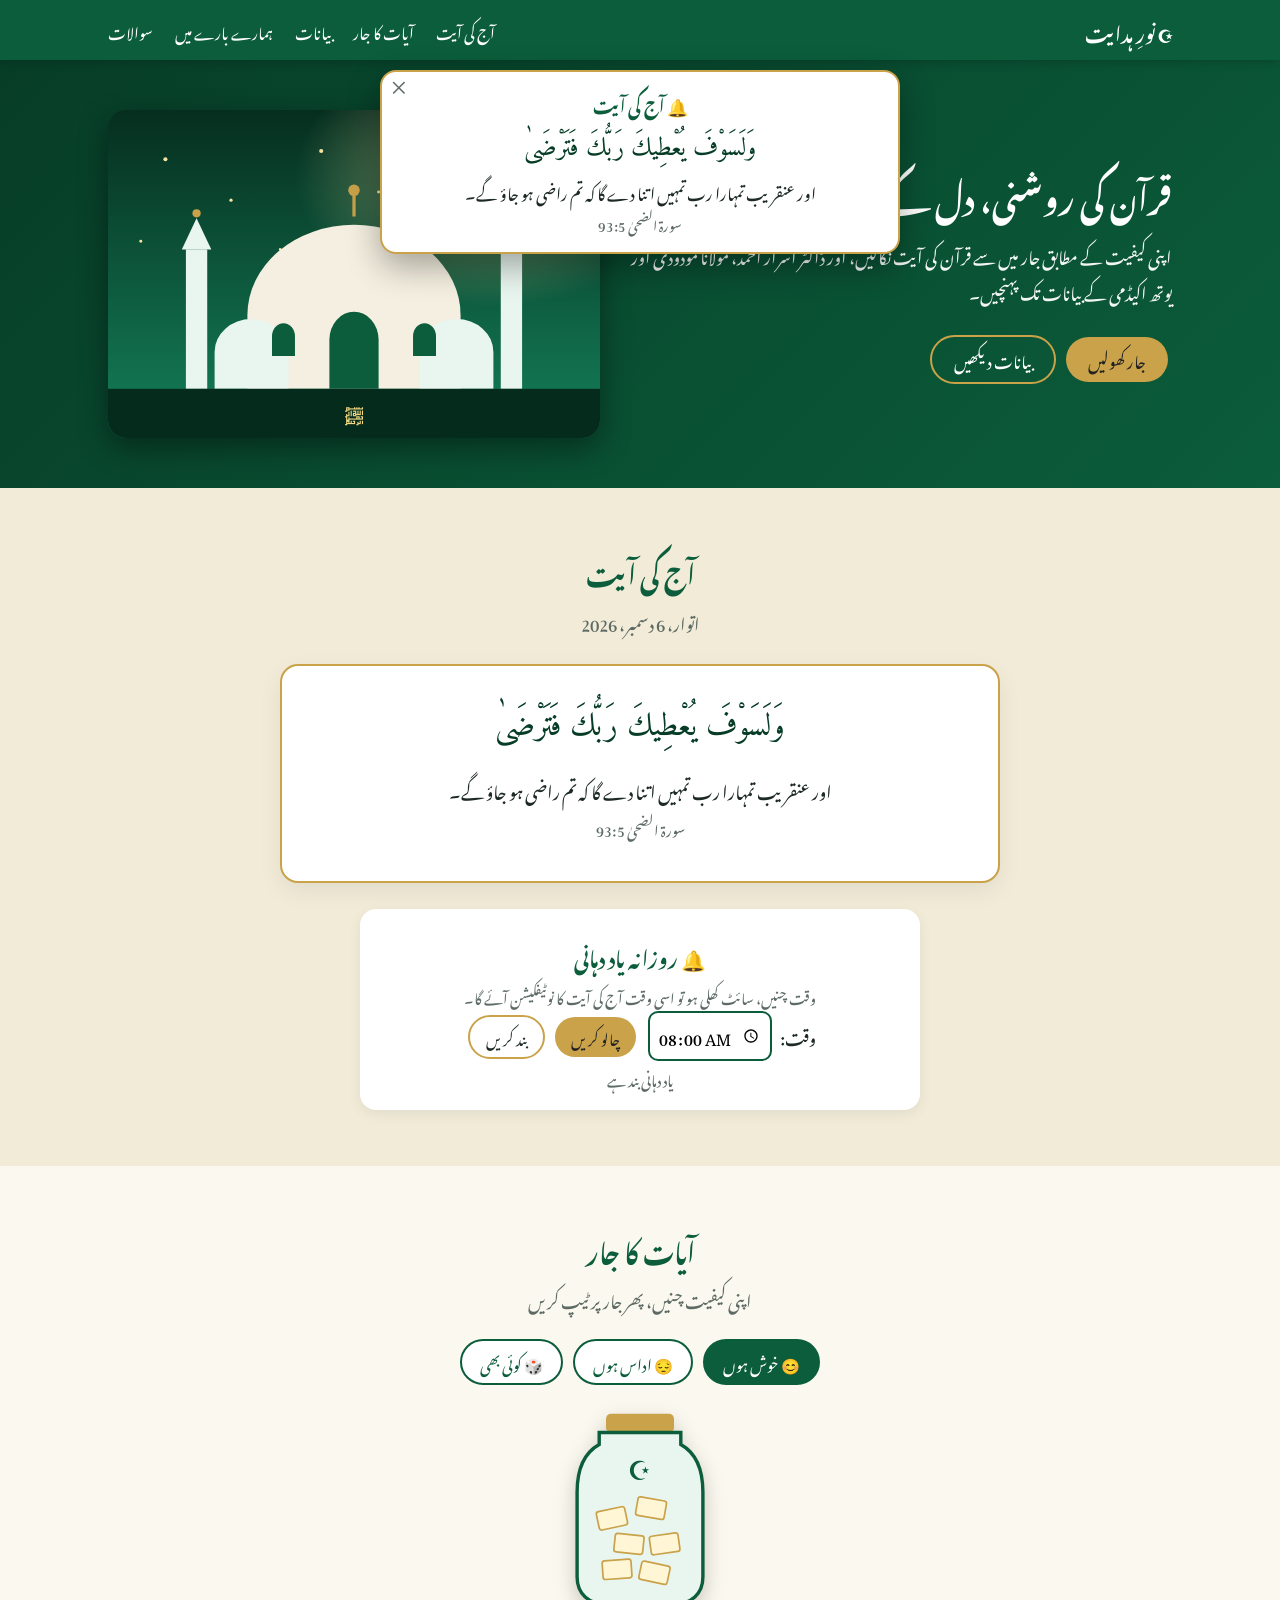
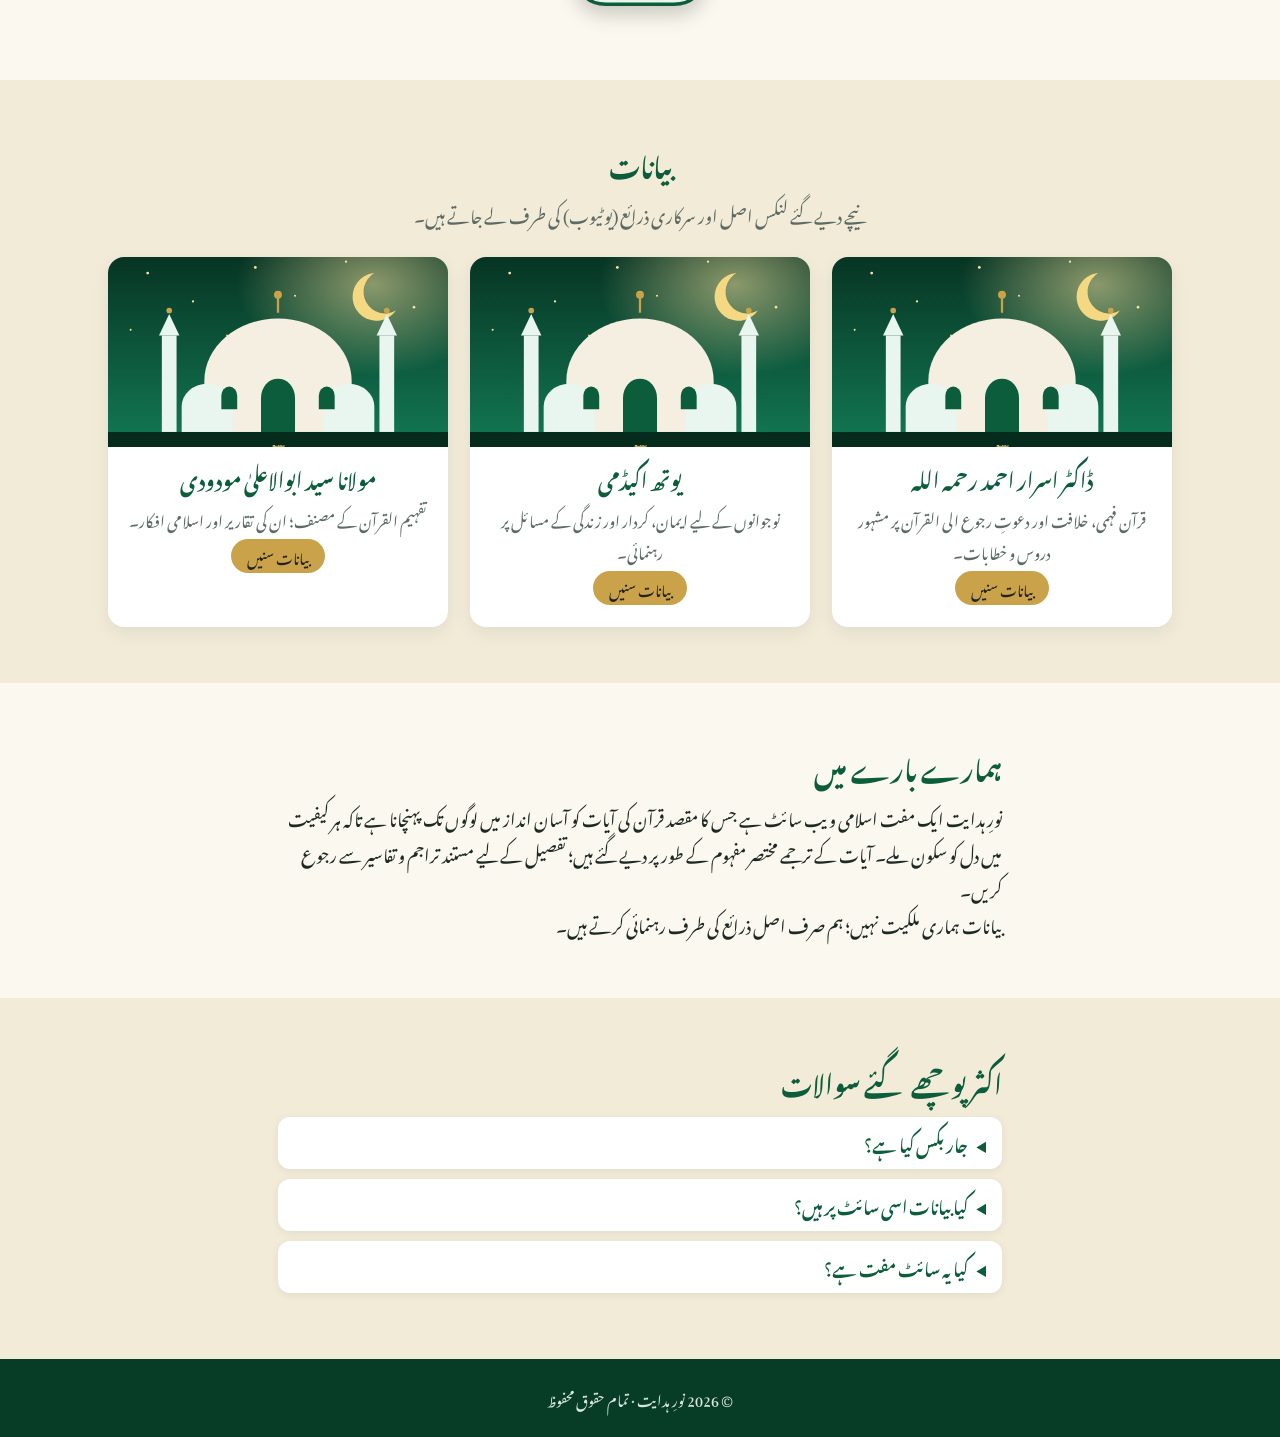
==== index.html @ c794b36b "Add files via upload" ====
<!DOCTYPE html>
<html lang="ur" dir="rtl">
<head>
  <meta charset="UTF-8">
  <meta name="viewport" content="width=device-width, initial-scale=1">

  <!-- ===== SEO: bunyadi ===== -->
  <title>نورِ ہدایت | قرآنی آیات کا جار، ڈاکٹر اسرار احمد اور مولانا مودودی کے بیانات</title>
  <meta name="description" content="نورِ ہدایت: خوشی اور غم کے لیے قرآن کی آیات کا جار بکس، ڈاکٹر اسرار احمد، مولانا مودودی اور یوتھ اکیڈمی کے بیانات تک آسان رسائی۔ مفت اسلامی ویب سائٹ۔">
  <meta name="keywords" content="قرآن کی آیات, خوشی کی آیات, غم کی آیات, ڈاکٹر اسرار احمد بیان, مولانا مودودی, یوتھ اکیڈمی, اسلامی ویب سائٹ, Quran ayat, Dr Israr Ahmed bayan, Maulana Maududi, Islamic website Urdu">
  <meta name="author" content="Zainab Fatima">
  <meta name="robots" content="index, follow, max-image-preview:large">
  <meta name="theme-color" content="#0b5d3b">
  <link rel="canonical" href="https://zainabfatima89.github.io/noor-e-hidayat/">

  <!-- ===== SEO: Open Graph / Twitter (share preview) ===== -->
  <meta property="og:type" content="website">
  <meta property="og:site_name" content="نورِ ہدایت">
  <meta property="og:title" content="نورِ ہدایت | قرآنی آیات کا جار اور اسلامی بیانات">
  <meta property="og:description" content="جار میں سے اپنی کیفیت کے مطابق قرآن کی آیت نکالیں اور مشہور علماء کے بیانات سنیں۔">
  <meta property="og:url" content="https://zainabfatima89.github.io/noor-e-hidayat/">
  <meta property="og:image" content="https://zainabfatima89.github.io/noor-e-hidayat/hero.svg">
  <meta property="og:locale" content="ur_PK">
  <meta name="twitter:card" content="summary_large_image">
  <meta name="twitter:title" content="نورِ ہدایت | قرآنی آیات کا جار">
  <meta name="twitter:description" content="خوشی اور غم کی قرآنی آیات اور اسلامی بیانات۔">

  <link rel="icon" href="favicon.svg" type="image/svg+xml">

  <!-- Fonts -->
  <link rel="preconnect" href="https://fonts.googleapis.com">
  <link rel="preconnect" href="https://fonts.gstatic.com" crossorigin>
  <link href="https://fonts.googleapis.com/css2?family=Amiri:wght@400;700&family=Noto+Nastaliq+Urdu:wght@400;600&display=swap" rel="stylesheet">
  <link rel="stylesheet" href="style.css">

  <!-- ===== SEO: Structured Data (Google ko site samjhane ke liye) ===== -->
  <script type="application/ld+json">
  {
    "@context": "https://schema.org",
    "@type": "WebSite",
    "name": "نورِ ہدایت",
    "url": "https://zainabfatima89.github.io/noor-e-hidayat/",
    "inLanguage": "ur",
    "description": "قرآنی آیات کا جار بکس اور اسلامی بیانات"
  }
  </script>
  <script type="application/ld+json">
  {
    "@context": "https://schema.org",
    "@type": "FAQPage",
    "mainEntity": [
      {"@type": "Question", "name": "جار بکس کیا ہے؟",
       "acceptedAnswer": {"@type": "Answer", "text": "جار بکس میں قرآن کی آیات کی پرچیاں ہیں۔ آپ اپنی کیفیت (خوش یا غمگین) چن کر ایک آیت نکال سکتے ہیں۔"}},
      {"@type": "Question", "name": "کیا بیانات اسی سائٹ پر ہیں؟",
       "acceptedAnswer": {"@type": "Answer", "text": "نہیں، یہ سائٹ صرف سرکاری چینلز اور سرچ لنکس فراہم کرتی ہے تاکہ آپ اصل ذرائع سے سن سکیں۔"}}
    ]
  }
  </script>
</head>

<body>
  <a class="skip" href="#jar">مرکزی مواد پر جائیں</a>

  <!-- Aaj ki ayat ka popup (roz pehli dafa site kholne par) -->
  <div class="daily-banner" id="dailyBanner" role="dialog" aria-label="آج کی آیت" hidden>
    <button class="banner-close" id="bannerClose" aria-label="بند کریں">✕</button>
    <strong>🔔 آج کی آیت</strong>
    <p class="b-ar" id="bAr"></p>
    <p class="b-ur" id="bUr"></p>
    <p class="b-ref" id="bRef"></p>
  </div>

  <header class="site-header">
    <div class="wrap nav">
      <a class="logo" href="#top">☪ نورِ ہدایت</a>
      <button class="menu-btn" aria-label="مینو" aria-expanded="false" id="menuBtn">☰</button>
      <nav id="nav" aria-label="مرکزی مینو">
        <a href="#daily">آج کی آیت</a>
        <a href="#jar">آیات کا جار</a>
        <a href="#bayanat">بیانات</a>
        <a href="#about">ہمارے بارے میں</a>
        <a href="#faq">سوالات</a>
      </nav>
    </div>
  </header>

  <main id="top">
    <!-- HERO -->
    <section class="hero">
      <div class="wrap hero-grid">
        <div>
          <h1>قرآن کی روشنی، دل کے سکون کے لیے</h1>
          <p class="lead">اپنی کیفیت کے مطابق جار میں سے قرآن کی آیت نکالیں، اور ڈاکٹر اسرار احمد، مولانا مودودی اور یوتھ اکیڈمی کے بیانات تک پہنچیں۔</p>
          <a class="btn" href="#jar">جار کھولیں</a>
          <a class="btn ghost" href="#bayanat">بیانات دیکھیں</a>
        </div>
        <img src="hero.svg" alt="مسجد کا خوبصورت منظر، ہلال اور ستارے کے ساتھ" width="600" height="400" fetchpriority="high">
      </div>
    </section>

    <!-- AAJ KI AYAT + REMINDER -->
    <section id="daily" class="section alt">
      <div class="wrap center">
        <h2>آج کی آیت</h2>
        <p class="muted" id="todayDate"></p>
        <article class="ayah-card" id="todayCard">
          <p class="ar" id="todayAr"></p>
          <p class="ur" id="todayUr"></p>
          <p class="ref" id="todayRef"></p>
        </article>

        <div class="reminder">
          <h3>🔔 روزانہ یاد دہانی</h3>
          <p class="muted">وقت چنیں، سائٹ کھلی ہو تو اسی وقت آج کی آیت کا نوٹیفکیشن آئے گا۔</p>
          <label for="remTime">وقت:</label>
          <input type="time" id="remTime" value="08:00">
          <button class="btn small" id="remOn">چالو کریں</button>
          <button class="btn small ghost" id="remOff">بند کریں</button>
          <p class="muted" id="remStatus" role="status"></p>
        </div>
      </div>
    </section>

    <!-- JAR BOX -->
    <section id="jar" class="section">
      <div class="wrap center">
        <h2>آیات کا جار</h2>
        <p class="muted">اپنی کیفیت چنیں، پھر جار پر ٹیپ کریں</p>

        <div class="moods" role="group" aria-label="کیفیت منتخب کریں">
          <button class="mood active" data-mood="happy">😊 خوش ہوں</button>
          <button class="mood" data-mood="sad">😔 اداس ہوں</button>
          <button class="mood" data-mood="all">🎲 کوئی بھی</button>
        </div>

        <button class="jar-btn" id="jarBtn" aria-label="جار سے آیت نکالیں">
          <svg viewBox="0 0 200 240" class="jar" id="jar" aria-hidden="true">
            <rect x="60" y="8" width="80" height="22" rx="6" fill="#c9a24a"/>
            <path d="M52 30h96v14c18 10 26 30 26 56v100c0 20-14 32-34 32H60c-20 0-34-12-34-32V100c0-26 8-46 26-56z" fill="#e9f5ef" stroke="#0b5d3b" stroke-width="4"/>
            <g fill="#fff6d6" stroke="#c9a24a" stroke-width="2">
              <rect x="50" y="120" width="34" height="22" rx="3" transform="rotate(-12 67 131)"/>
              <rect x="96" y="108" width="34" height="22" rx="3" transform="rotate(10 113 119)"/>
              <rect x="70" y="150" width="34" height="22" rx="3" transform="rotate(6 87 161)"/>
              <rect x="112" y="150" width="34" height="22" rx="3" transform="rotate(-8 129 161)"/>
              <rect x="56" y="180" width="34" height="22" rx="3" transform="rotate(-4 73 191)"/>
              <rect x="100" y="184" width="34" height="22" rx="3" transform="rotate(12 117 195)"/>
            </g>
            <text x="100" y="86" text-anchor="middle" font-size="34" fill="#0b5d3b">☪</text>
          </svg>
        </button>

        <article class="ayah-card" id="ayahCard" aria-live="polite" hidden>
          <p class="ar" id="ayahAr"></p>
          <p class="ur" id="ayahUr"></p>
          <p class="ref" id="ayahRef"></p>
          <div class="actions">
            <button class="btn small" id="againBtn">اگلی پرچی</button>
            <button class="btn small ghost" id="copyBtn">کاپی کریں</button>
            <a class="btn small ghost" id="waBtn" target="_blank" rel="noopener">واٹس ایپ</a>
          </div>
        </article>
      </div>
    </section>

    <!-- BAYANAT -->
    <section id="bayanat" class="section alt">
      <div class="wrap">
        <h2 class="center">بیانات</h2>
        <p class="muted center">نیچے دیے گئے لنکس اصل اور سرکاری ذرائع (یوٹیوب) کی طرف لے جاتے ہیں۔</p>

        <div class="cards">
          <article class="card">
            <img src="hero.svg" alt="ڈاکٹر اسرار احمد کے بیانات کی علامتی تصویر" loading="lazy" width="400" height="260">
            <h3>ڈاکٹر اسرار احمد رحمہ اللہ</h3>
            <p>قرآن فہمی، خلافت اور دعوتِ رجوع الی القرآن پر مشہور دروس و خطابات۔</p>
            <a class="btn small" target="_blank" rel="noopener" href="https://www.youtube.com/results?search_query=Dr+Israr+Ahmed+bayan">بیانات سنیں</a>
          </article>

          <article class="card">
            <img src="hero.svg" alt="یوتھ اکیڈمی کے بیانات کی علامتی تصویر" loading="lazy" width="400" height="260">
            <h3>یوتھ اکیڈمی</h3>
            <p>نوجوانوں کے لیے ایمان، کردار اور زندگی کے مسائل پر رہنمائی۔</p>
            <a class="btn small" target="_blank" rel="noopener" href="https://www.youtube.com/results?search_query=Youth+Academy+Islamic+bayan">بیانات سنیں</a>
          </article>

          <article class="card">
            <img src="hero.svg" alt="مولانا مودودی کے افکار کی علامتی تصویر" loading="lazy" width="400" height="260">
            <h3>مولانا سید ابوالاعلیٰ مودودی</h3>
            <p>تفہیم القرآن کے مصنف؛ ان کی تقاریر اور اسلامی افکار۔</p>
            <a class="btn small" target="_blank" rel="noopener" href="https://www.youtube.com/results?search_query=Maulana+Maududi+bayan">بیانات سنیں</a>
          </article>
        </div>
      </div>
    </section>

    <!-- ABOUT -->
    <section id="about" class="section">
      <div class="wrap narrow">
        <h2>ہمارے بارے میں</h2>
        <p>نورِ ہدایت ایک مفت اسلامی ویب سائٹ ہے جس کا مقصد قرآن کی آیات کو آسان انداز میں لوگوں تک پہنچانا ہے تاکہ ہر کیفیت میں دل کو سکون ملے۔ آیات کے ترجمے مختصر مفہوم کے طور پر دیے گئے ہیں؛ تفصیل کے لیے مستند تراجم و تفاسیر سے رجوع کریں۔</p>
        <p>بیانات ہماری ملکیت نہیں؛ ہم صرف اصل ذرائع کی طرف رہنمائی کرتے ہیں۔</p>
      </div>
    </section>

    <!-- FAQ -->
    <section id="faq" class="section alt">
      <div class="wrap narrow">
        <h2>اکثر پوچھے گئے سوالات</h2>
        <details><summary>جار بکس کیا ہے؟</summary><p>جار میں قرآن کی آیات کی پرچیاں ہیں۔ کیفیت چن کر ایک آیت نکالیں۔</p></details>
        <details><summary>کیا بیانات اسی سائٹ پر ہیں؟</summary><p>نہیں، ہم اصل چینلز کے لنکس دیتے ہیں تاکہ آپ سرکاری ذرائع سے سنیں۔</p></details>
        <details><summary>کیا یہ سائٹ مفت ہے؟</summary><p>جی ہاں، مکمل مفت۔</p></details>
      </div>
    </section>
  </main>

  <footer class="site-footer">
    <div class="wrap center">
      <p>© <span id="year">2026</span> نورِ ہدایت · تمام حقوق محفوظ</p>
    </div>
  </footer>

  <script src="script.js" defer></script>
</body>
</html>
---- style.css ----
:root{
  --green:#0b5d3b; --green-d:#073d27; --gold:#c9a24a; --cream:#fbf8ef; --ink:#1d2a24; --muted:#5d6b64;
}
*{box-sizing:border-box;margin:0;padding:0}
html{scroll-behavior:smooth}
body{font-family:'Noto Nastaliq Urdu',serif;background:var(--cream);color:var(--ink);line-height:2.1;font-size:17px}
img{max-width:100%;height:auto;display:block}
a{color:var(--green)}
.wrap{max-width:1100px;margin:0 auto;padding:0 18px}
.narrow{max-width:760px}
.center{text-align:center}
.muted{color:var(--muted)}
.skip{position:absolute;top:-60px;right:10px;background:#000;color:#fff;padding:6px 12px;z-index:99}
.skip:focus{top:8px}

/* header */
.site-header{background:var(--green);position:sticky;top:0;z-index:50;box-shadow:0 2px 10px #0003}
.nav{display:flex;align-items:center;justify-content:space-between;min-height:60px}
.logo{color:#fff;text-decoration:none;font-weight:600;font-size:1.2rem}
nav a{color:#fff;text-decoration:none;margin-inline-start:20px;font-size:.95rem}
nav a:hover{color:var(--gold)}
.menu-btn{display:none;background:none;border:0;color:#fff;font-size:1.6rem;cursor:pointer}

/* hero */
.hero{background:linear-gradient(135deg,var(--green-d),var(--green));color:#fff;padding:50px 0}
.hero-grid{display:grid;grid-template-columns:1.1fr 1fr;gap:30px;align-items:center}
.hero h1{font-size:2rem;line-height:2.1;margin-bottom:10px}
.lead{margin-bottom:22px;opacity:.95}
.hero img{border-radius:18px;box-shadow:0 10px 30px #0006}

/* buttons */
.btn{display:inline-block;background:var(--gold);color:#222;border:0;padding:6px 22px;border-radius:30px;text-decoration:none;cursor:pointer;font-family:inherit;font-size:1rem;margin:4px}
.btn:hover{filter:brightness(1.08)}
.btn.ghost{background:transparent;border:2px solid var(--gold);color:inherit}
.hero .btn.ghost{color:#fff}
.btn.small{padding:2px 16px;font-size:.9rem}

/* sections */
.section{padding:56px 0}
.section.alt{background:#f1ebd8}
h2{font-size:1.6rem;color:var(--green);margin-bottom:6px}
h3{color:var(--green);margin:10px 0 4px}

/* moods */
.moods{margin:18px 0}
.mood{font-family:inherit;border:2px solid var(--green);background:#fff;color:var(--green);padding:2px 18px;border-radius:30px;margin:4px;cursor:pointer;font-size:.95rem}
.mood.active{background:var(--green);color:#fff}

/* jar */
.jar-btn{background:none;border:0;cursor:pointer;margin:10px auto;display:block}
.jar{width:170px;height:auto;filter:drop-shadow(0 8px 10px #0003);transition:transform .2s}
.jar-btn:hover .jar{transform:scale(1.05)}
.jar.shake{animation:shake .6s}
@keyframes shake{0%,100%{transform:rotate(0)}20%{transform:rotate(-10deg)}40%{transform:rotate(9deg)}60%{transform:rotate(-7deg)}80%{transform:rotate(5deg)}}

/* ayah card */
.ayah-card{max-width:720px;margin:24px auto 0;background:#fff;border:2px solid var(--gold);border-radius:18px;padding:26px 20px;box-shadow:0 8px 24px #0001;animation:pop .5s}
@keyframes pop{from{opacity:0;transform:translateY(15px)}to{opacity:1;transform:none}}
.ayah-card .ar{font-family:'Amiri',serif;font-size:2rem;line-height:2.2;color:var(--green-d)}
.ayah-card .ur{margin-top:8px;font-size:1.1rem}
.ayah-card .ref{color:var(--muted);font-size:.9rem;margin:6px 0 12px}

/* cards */
.cards{display:grid;grid-template-columns:repeat(auto-fit,minmax(260px,1fr));gap:22px;margin-top:26px}
.card{background:#fff;border-radius:16px;overflow:hidden;box-shadow:0 6px 18px #0001;padding-bottom:18px;text-align:center}
.card img{width:100%;height:190px;object-fit:cover}
.card p{padding:0 16px;font-size:.95rem;color:var(--muted)}

/* faq */
details{background:#fff;border-radius:12px;padding:8px 16px;margin:10px 0;box-shadow:0 2px 8px #0001}
summary{cursor:pointer;color:var(--green);font-weight:600}

/* footer */
.site-footer{background:var(--green-d);color:#d9e6df;padding:24px 0;font-size:.9rem}
.site-footer a{color:var(--gold)}

/* reminder */
.reminder{max-width:560px;margin:26px auto 0;background:#fff;border-radius:16px;padding:16px 18px;box-shadow:0 4px 14px #0001}
.reminder input[type=time]{font-family:inherit;font-size:1rem;padding:2px 8px;border:2px solid var(--green);border-radius:10px;margin:0 6px}
.reminder .muted{font-size:.9rem}

/* daily popup */
.daily-banner{position:fixed;top:70px;left:50%;transform:translateX(-50%);width:min(520px,92vw);background:#fff;border:2px solid var(--gold);border-radius:16px;padding:14px 18px;text-align:center;box-shadow:0 12px 34px #0005;z-index:100;animation:pop .5s}
.daily-banner[hidden]{display:none}
.daily-banner strong{color:var(--green)}
.banner-close{position:absolute;top:6px;left:10px;background:none;border:0;font-size:1.1rem;cursor:pointer;color:var(--muted)}
.b-ar{font-family:'Amiri',serif;font-size:1.6rem;line-height:2.1;color:var(--green-d)}
.b-ur{font-size:1rem}
.b-ref{font-size:.85rem;color:var(--muted)}

/* mobile */
@media(max-width:760px){
  .hero-grid{grid-template-columns:1fr}
  .hero h1{font-size:1.5rem}
  .menu-btn{display:block}
  nav{display:none;position:absolute;top:60px;right:0;left:0;background:var(--green);padding:10px 18px}
  nav.open{display:block}
  nav a{display:block;margin:0;padding:6px 0}
  .ayah-card .ar{font-size:1.6rem}
}
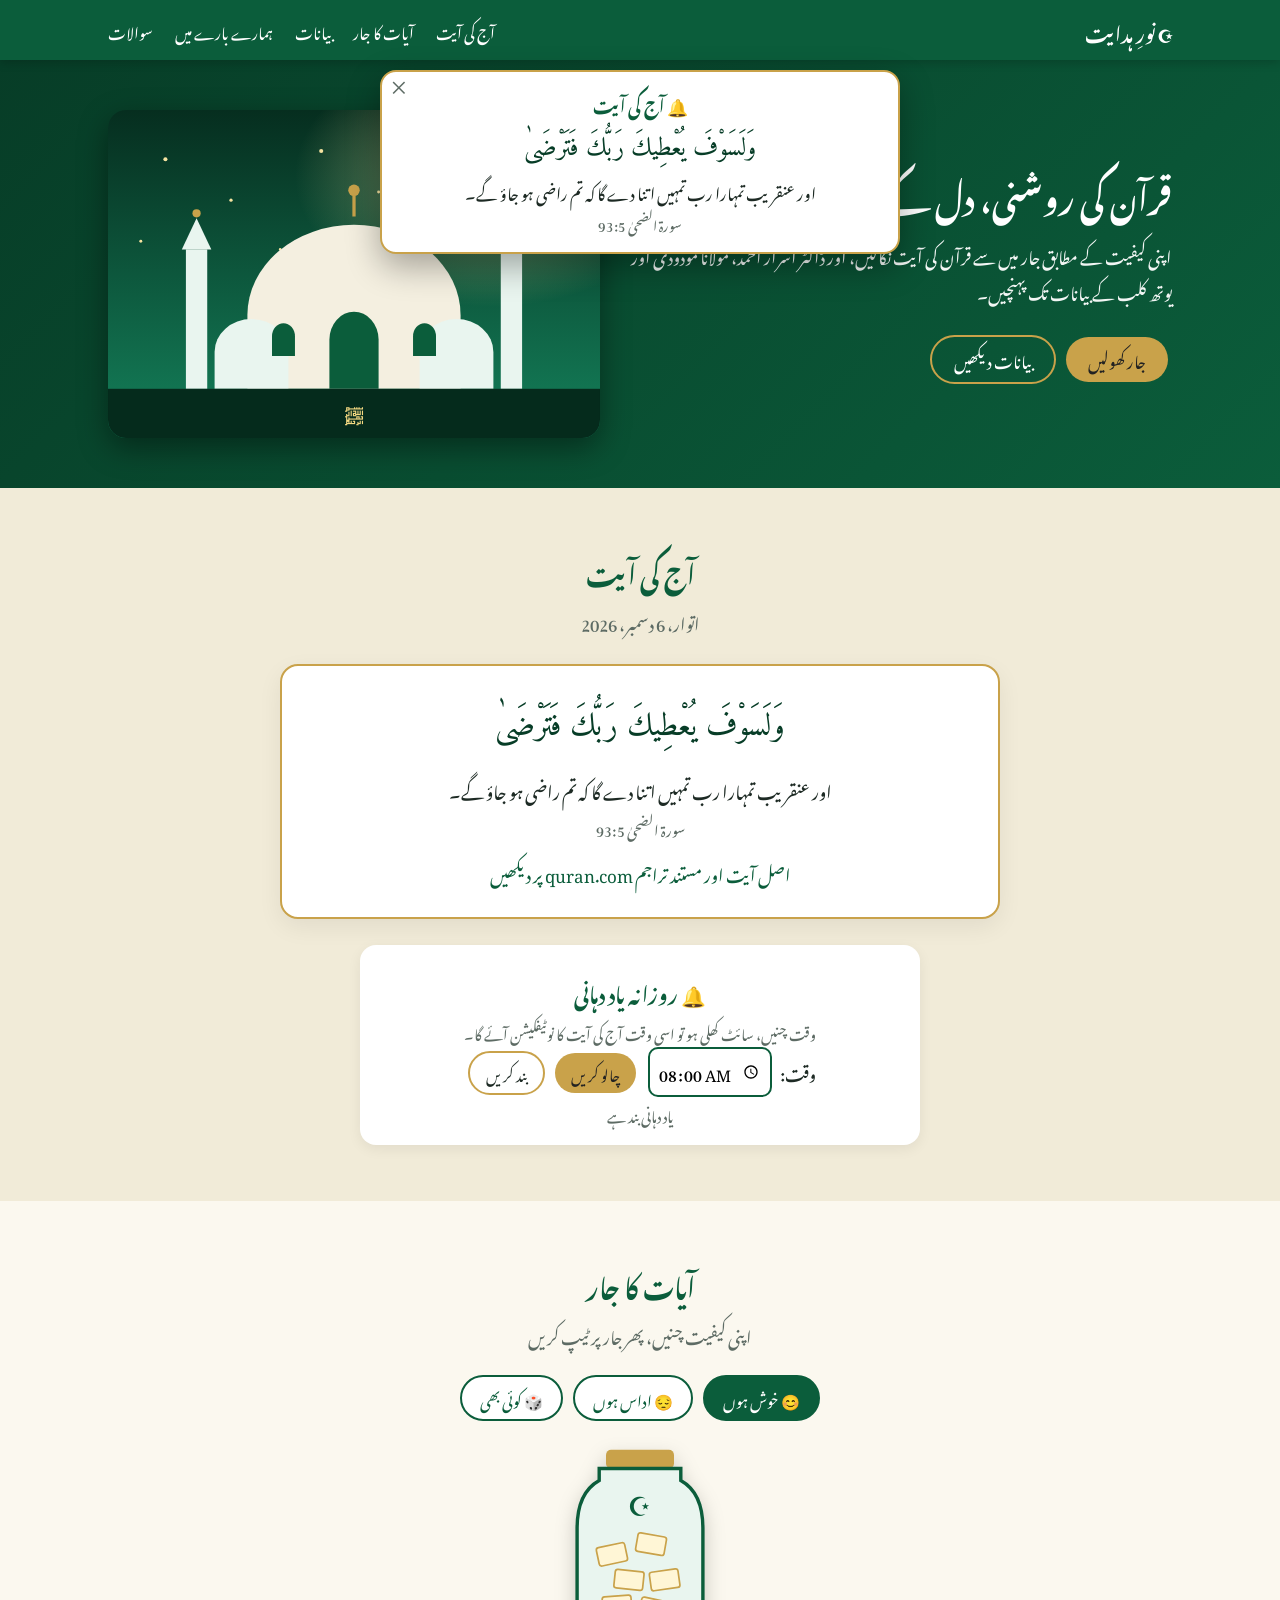
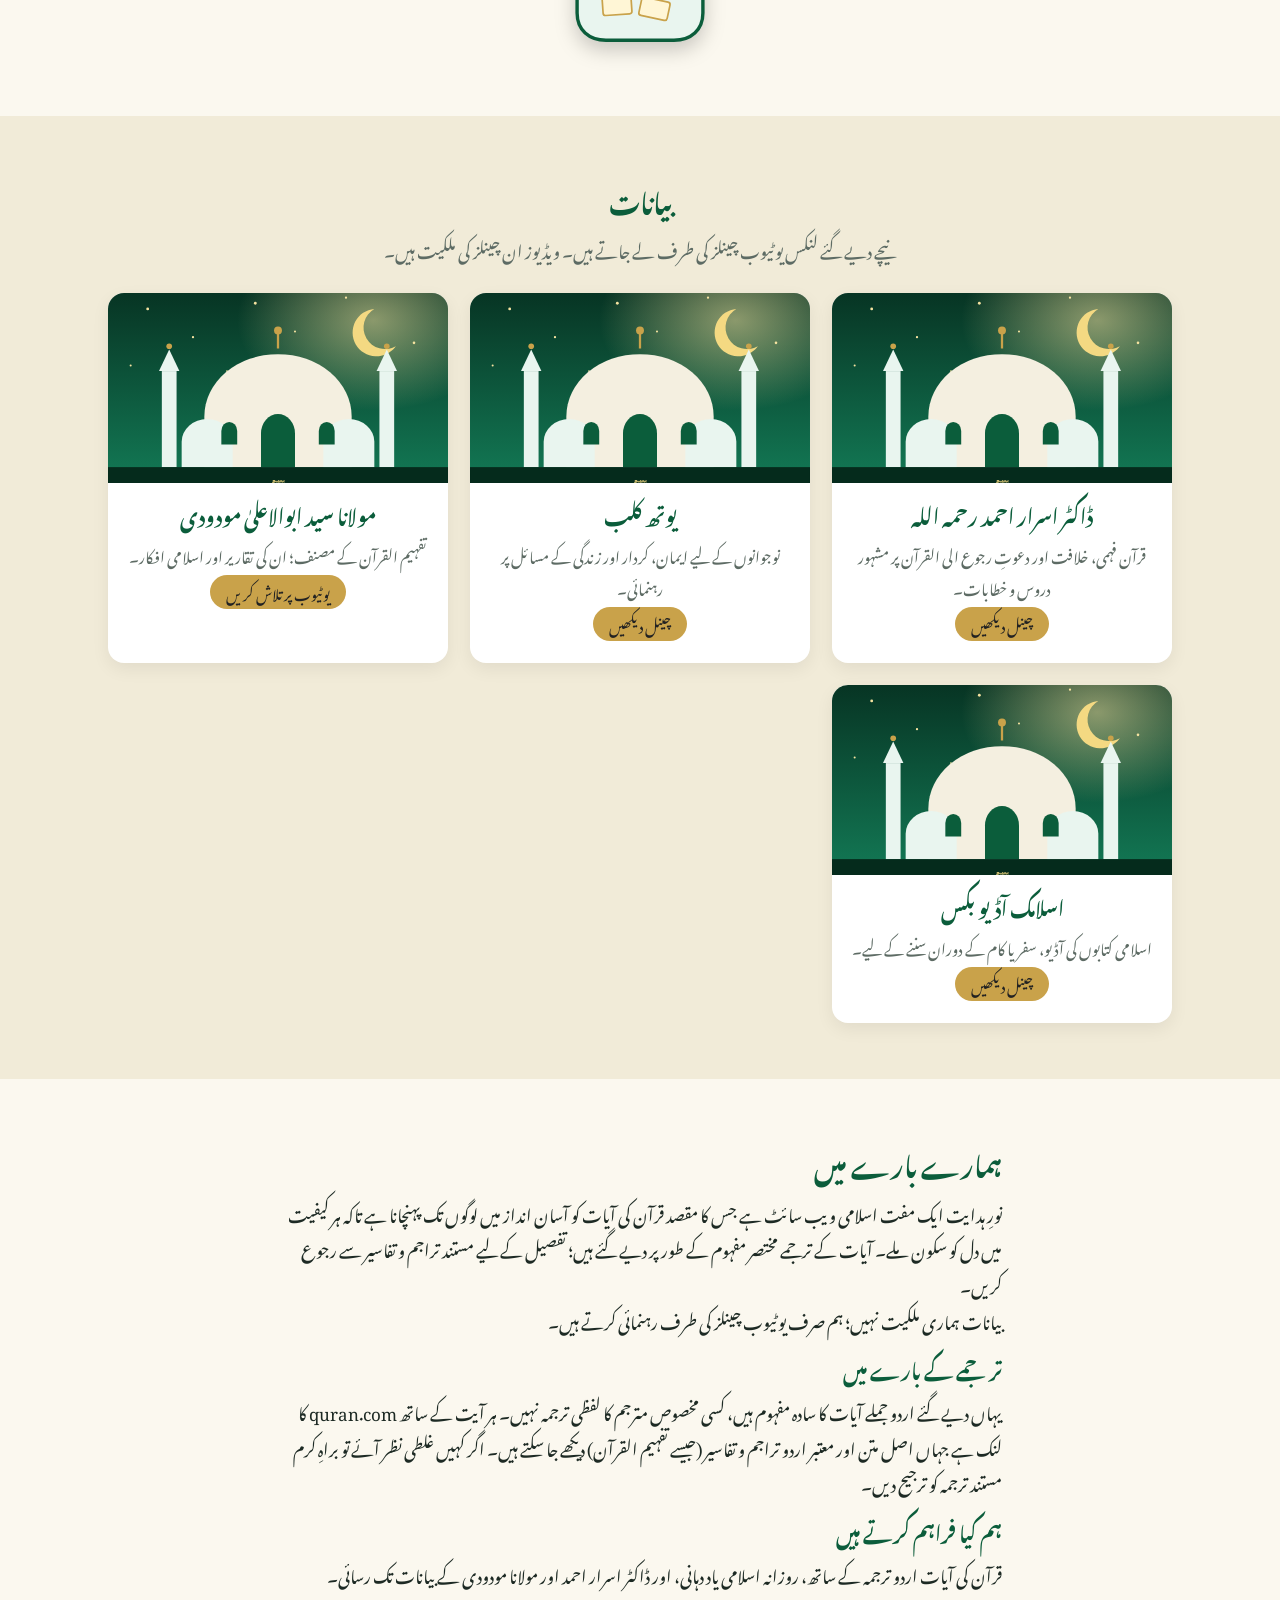
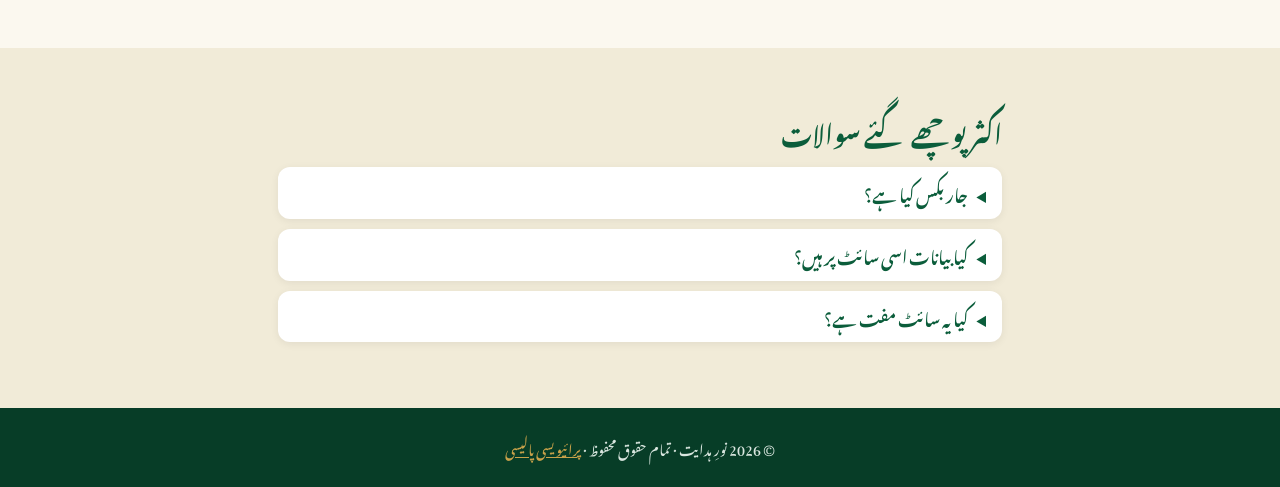
==== commit b798aab8: "Add files via upload" ====
--- a/index.html
+++ b/index.html
@@ -5,23 +5,38 @@
   <meta name="viewport" content="width=device-width, initial-scale=1">
 
   <!-- ===== SEO: bunyadi ===== -->
-  <title>نورِ ہدایت | قرآنی آیات کا جار، ڈاکٹر اسرار احمد اور مولانا مودودی کے بیانات</title>
-  <meta name="description" content="نورِ ہدایت: خوشی اور غم کے لیے قرآن کی آیات کا جار بکس، ڈاکٹر اسرار احمد، مولانا مودودی اور یوتھ اکیڈمی کے بیانات تک آسان رسائی۔ مفت اسلامی ویب سائٹ۔">
-  <meta name="keywords" content="قرآن کی آیات, خوشی کی آیات, غم کی آیات, ڈاکٹر اسرار احمد بیان, مولانا مودودی, یوتھ اکیڈمی, اسلامی ویب سائٹ, Quran ayat, Dr Israr Ahmed bayan, Maulana Maududi, Islamic website Urdu">
+  <title>نورِ ہدایت | قرآن کی آیات اردو ترجمہ اور اسلامی بیانات</title>
+  <meta name="description" content="قرآن کی آیات اردو ترجمہ کے ساتھ: خوشی اور غم کی آیات کا جار، آج کی آیت کی یاد دہانی، اور ڈاکٹر اسرار احمد، مولانا مودودی کے بیانات کے لنکس۔">
+  <meta name="keywords" content="قرآن کی آیات, خوشی کی آیات, غم کی آیات, ڈاکٹر اسرار احمد بیان, مولانا مودودی, یوتھ کلب, اسلامی ویب سائٹ, Quran ayat, Dr Israr Ahmed bayan, Maulana Maududi, Islamic website Urdu">
   <meta name="author" content="Zainab Fatima">
+
+  <!-- Google tag (gtag.js) -->
+  <script async src="https://www.googletagmanager.com/gtag/js?id=G-CPFXS3W7YB"></script>
+  <script>
+    window.dataLayer = window.dataLayer || [];
+    function gtag(){dataLayer.push(arguments);}
+    gtag('js', new Date());
+
+    gtag('config', 'G-CPFXS3W7YB');
+  </script>
   <meta name="robots" content="index, follow, max-image-preview:large">
   <meta name="theme-color" content="#0b5d3b">
   <link rel="canonical" href="https://zainabfatima89.github.io/noor-e-hidayat/">
+  <link rel="alternate" hreflang="ur" href="https://zainabfatima89.github.io/noor-e-hidayat/">
+  <link rel="alternate" hreflang="x-default" href="https://zainabfatima89.github.io/noor-e-hidayat/">
 
   <!-- ===== SEO: Open Graph / Twitter (share preview) ===== -->
   <meta property="og:type" content="website">
   <meta property="og:site_name" content="نورِ ہدایت">
   <meta property="og:title" content="نورِ ہدایت | قرآنی آیات کا جار اور اسلامی بیانات">
-  <meta property="og:description" content="جار میں سے اپنی کیفیت کے مطابق قرآن کی آیت نکالیں اور مشہور علماء کے بیانات سنیں۔">
+  <meta property="og:description" content="جار میں سے اپنی کیفیت کے مطابق قرآن کی آیت نکالیں اور مشہور علماء کے چینل دیکھیں۔">
   <meta property="og:url" content="https://zainabfatima89.github.io/noor-e-hidayat/">
-  <meta property="og:image" content="https://zainabfatima89.github.io/noor-e-hidayat/hero.svg">
+  <meta property="og:image" content="https://zainabfatima89.github.io/noor-e-hidayat/og-image.png">
+  <meta property="og:image:width" content="1200">
+  <meta property="og:image:height" content="630">
   <meta property="og:locale" content="ur_PK">
   <meta name="twitter:card" content="summary_large_image">
+  <meta name="twitter:image" content="https://zainabfatima89.github.io/noor-e-hidayat/og-image.png">
   <meta name="twitter:title" content="نورِ ہدایت | قرآنی آیات کا جار">
   <meta name="twitter:description" content="خوشی اور غم کی قرآنی آیات اور اسلامی بیانات۔">
 
@@ -52,7 +67,7 @@
       {"@type": "Question", "name": "جار بکس کیا ہے؟",
        "acceptedAnswer": {"@type": "Answer", "text": "جار بکس میں قرآن کی آیات کی پرچیاں ہیں۔ آپ اپنی کیفیت (خوش یا غمگین) چن کر ایک آیت نکال سکتے ہیں۔"}},
       {"@type": "Question", "name": "کیا بیانات اسی سائٹ پر ہیں؟",
-       "acceptedAnswer": {"@type": "Answer", "text": "نہیں، یہ سائٹ صرف سرکاری چینلز اور سرچ لنکس فراہم کرتی ہے تاکہ آپ اصل ذرائع سے سن سکیں۔"}}
+       "acceptedAnswer": {"@type": "Answer", "text": "نہیں، یہ سائٹ صرف یوٹیوب چینلز کے لنکس فراہم کرتی ہے تاکہ آپ وہیں جا کر سن سکیں۔"}}
     ]
   }
   </script>
@@ -90,7 +105,7 @@
       <div class="wrap hero-grid">
         <div>
           <h1>قرآن کی روشنی، دل کے سکون کے لیے</h1>
-          <p class="lead">اپنی کیفیت کے مطابق جار میں سے قرآن کی آیت نکالیں، اور ڈاکٹر اسرار احمد، مولانا مودودی اور یوتھ اکیڈمی کے بیانات تک پہنچیں۔</p>
+          <p class="lead">اپنی کیفیت کے مطابق جار میں سے قرآن کی آیت نکالیں، اور ڈاکٹر اسرار احمد، مولانا مودودی اور یوتھ کلب کے بیانات تک پہنچیں۔</p>
           <a class="btn" href="#jar">جار کھولیں</a>
           <a class="btn ghost" href="#bayanat">بیانات دیکھیں</a>
         </div>
@@ -107,6 +122,7 @@
           <p class="ar" id="todayAr"></p>
           <p class="ur" id="todayUr"></p>
           <p class="ref" id="todayRef"></p>
+          <a class="qlink" id="todayLink" target="_blank" rel="noopener">اصل آیت اور مستند تراجم quran.com پر دیکھیں</a>
         </article>
 
         <div class="reminder">
@@ -156,6 +172,7 @@
           <div class="actions">
             <button class="btn small" id="againBtn">اگلی پرچی</button>
             <button class="btn small ghost" id="copyBtn">کاپی کریں</button>
+            <a class="btn small ghost" id="qBtn" target="_blank" rel="noopener">مستند ترجمہ</a>
             <a class="btn small ghost" id="waBtn" target="_blank" rel="noopener">واٹس ایپ</a>
           </div>
         </article>
@@ -166,28 +183,35 @@
     <section id="bayanat" class="section alt">
       <div class="wrap">
         <h2 class="center">بیانات</h2>
-        <p class="muted center">نیچے دیے گئے لنکس اصل اور سرکاری ذرائع (یوٹیوب) کی طرف لے جاتے ہیں۔</p>
+        <p class="muted center">نیچے دیے گئے لنکس یوٹیوب چینلز کی طرف لے جاتے ہیں۔ ویڈیوز ان چینلز کی ملکیت ہیں۔</p>
 
         <div class="cards">
           <article class="card">
             <img src="hero.svg" alt="ڈاکٹر اسرار احمد کے بیانات کی علامتی تصویر" loading="lazy" width="400" height="260">
             <h3>ڈاکٹر اسرار احمد رحمہ اللہ</h3>
             <p>قرآن فہمی، خلافت اور دعوتِ رجوع الی القرآن پر مشہور دروس و خطابات۔</p>
-            <a class="btn small" target="_blank" rel="noopener" href="https://www.youtube.com/results?search_query=Dr+Israr+Ahmed+bayan">بیانات سنیں</a>
-          </article>
-
-          <article class="card">
-            <img src="hero.svg" alt="یوتھ اکیڈمی کے بیانات کی علامتی تصویر" loading="lazy" width="400" height="260">
-            <h3>یوتھ اکیڈمی</h3>
+            <a class="btn small" target="_blank" rel="noopener" href="https://www.youtube.com/@Official-drisrarahmed">چینل دیکھیں</a>
+          </article>
+
+          <article class="card">
+            <img src="hero.svg" alt="یوتھ کلب کے بیانات کی علامتی تصویر" loading="lazy" width="400" height="260">
+            <h3>یوتھ کلب</h3>
             <p>نوجوانوں کے لیے ایمان، کردار اور زندگی کے مسائل پر رہنمائی۔</p>
-            <a class="btn small" target="_blank" rel="noopener" href="https://www.youtube.com/results?search_query=Youth+Academy+Islamic+bayan">بیانات سنیں</a>
+            <a class="btn small" target="_blank" rel="noopener" href="https://www.youtube.com/@youthclubpk">چینل دیکھیں</a>
           </article>
 
           <article class="card">
             <img src="hero.svg" alt="مولانا مودودی کے افکار کی علامتی تصویر" loading="lazy" width="400" height="260">
             <h3>مولانا سید ابوالاعلیٰ مودودی</h3>
             <p>تفہیم القرآن کے مصنف؛ ان کی تقاریر اور اسلامی افکار۔</p>
-            <a class="btn small" target="_blank" rel="noopener" href="https://www.youtube.com/results?search_query=Maulana+Maududi+bayan">بیانات سنیں</a>
+            <a class="btn small" target="_blank" rel="noopener" href="https://www.youtube.com/results?search_query=Maulana+Maududi+bayan">یوٹیوب پر تلاش کریں</a>
+          </article>
+
+          <article class="card">
+            <img src="hero.svg" alt="اسلامک آڈیو بکس کی علامتی تصویر" loading="lazy" width="400" height="260">
+            <h3>اسلامک آڈیو بکس</h3>
+            <p>اسلامی کتابوں کی آڈیو، سفر یا کام کے دوران سننے کے لیے۔</p>
+            <a class="btn small" target="_blank" rel="noopener" href="https://www.youtube.com/@IslamicAudioBooks">چینل دیکھیں</a>
           </article>
         </div>
       </div>
@@ -198,7 +222,11 @@
       <div class="wrap narrow">
         <h2>ہمارے بارے میں</h2>
         <p>نورِ ہدایت ایک مفت اسلامی ویب سائٹ ہے جس کا مقصد قرآن کی آیات کو آسان انداز میں لوگوں تک پہنچانا ہے تاکہ ہر کیفیت میں دل کو سکون ملے۔ آیات کے ترجمے مختصر مفہوم کے طور پر دیے گئے ہیں؛ تفصیل کے لیے مستند تراجم و تفاسیر سے رجوع کریں۔</p>
-        <p>بیانات ہماری ملکیت نہیں؛ ہم صرف اصل ذرائع کی طرف رہنمائی کرتے ہیں۔</p>
+        <p>بیانات ہماری ملکیت نہیں؛ ہم صرف یوٹیوب چینلز کی طرف رہنمائی کرتے ہیں۔</p>
+        <h3>ترجمے کے بارے میں</h3>
+        <p>یہاں دیے گئے اردو جملے آیات کا سادہ مفہوم ہیں، کسی مخصوص مترجم کا لفظی ترجمہ نہیں۔ ہر آیت کے ساتھ quran.com کا لنک ہے جہاں اصل متن اور معتبر اردو تراجم و تفاسیر (جیسے تفہیم القرآن) دیکھے جا سکتے ہیں۔ اگر کہیں غلطی نظر آئے تو براہِ کرم مستند ترجمہ کو ترجیح دیں۔</p>
+        <h3>ہم کیا فراہم کرتے ہیں</h3>
+        <p>قرآن کی آیات اردو ترجمہ کے ساتھ، روزانہ اسلامی یاد دہانی، اور ڈاکٹر اسرار احمد اور مولانا مودودی کے بیانات تک رسائی۔</p>
       </div>
     </section>
 
@@ -207,7 +235,7 @@
       <div class="wrap narrow">
         <h2>اکثر پوچھے گئے سوالات</h2>
         <details><summary>جار بکس کیا ہے؟</summary><p>جار میں قرآن کی آیات کی پرچیاں ہیں۔ کیفیت چن کر ایک آیت نکالیں۔</p></details>
-        <details><summary>کیا بیانات اسی سائٹ پر ہیں؟</summary><p>نہیں، ہم اصل چینلز کے لنکس دیتے ہیں تاکہ آپ سرکاری ذرائع سے سنیں۔</p></details>
+        <details><summary>کیا بیانات اسی سائٹ پر ہیں؟</summary><p>نہیں، ہم یوٹیوب چینلز کے لنکس دیتے ہیں تاکہ آپ وہیں جا کر سنیں۔</p></details>
         <details><summary>کیا یہ سائٹ مفت ہے؟</summary><p>جی ہاں، مکمل مفت۔</p></details>
       </div>
     </section>
@@ -215,7 +243,7 @@
 
   <footer class="site-footer">
     <div class="wrap center">
-      <p>© <span id="year">2026</span> نورِ ہدایت · تمام حقوق محفوظ</p>
+      <p>© <span id="year">2026</span> نورِ ہدایت · تمام حقوق محفوظ · <a href="privacy.html">پرائیویسی پالیسی</a></p>
     </div>
   </footer>
 
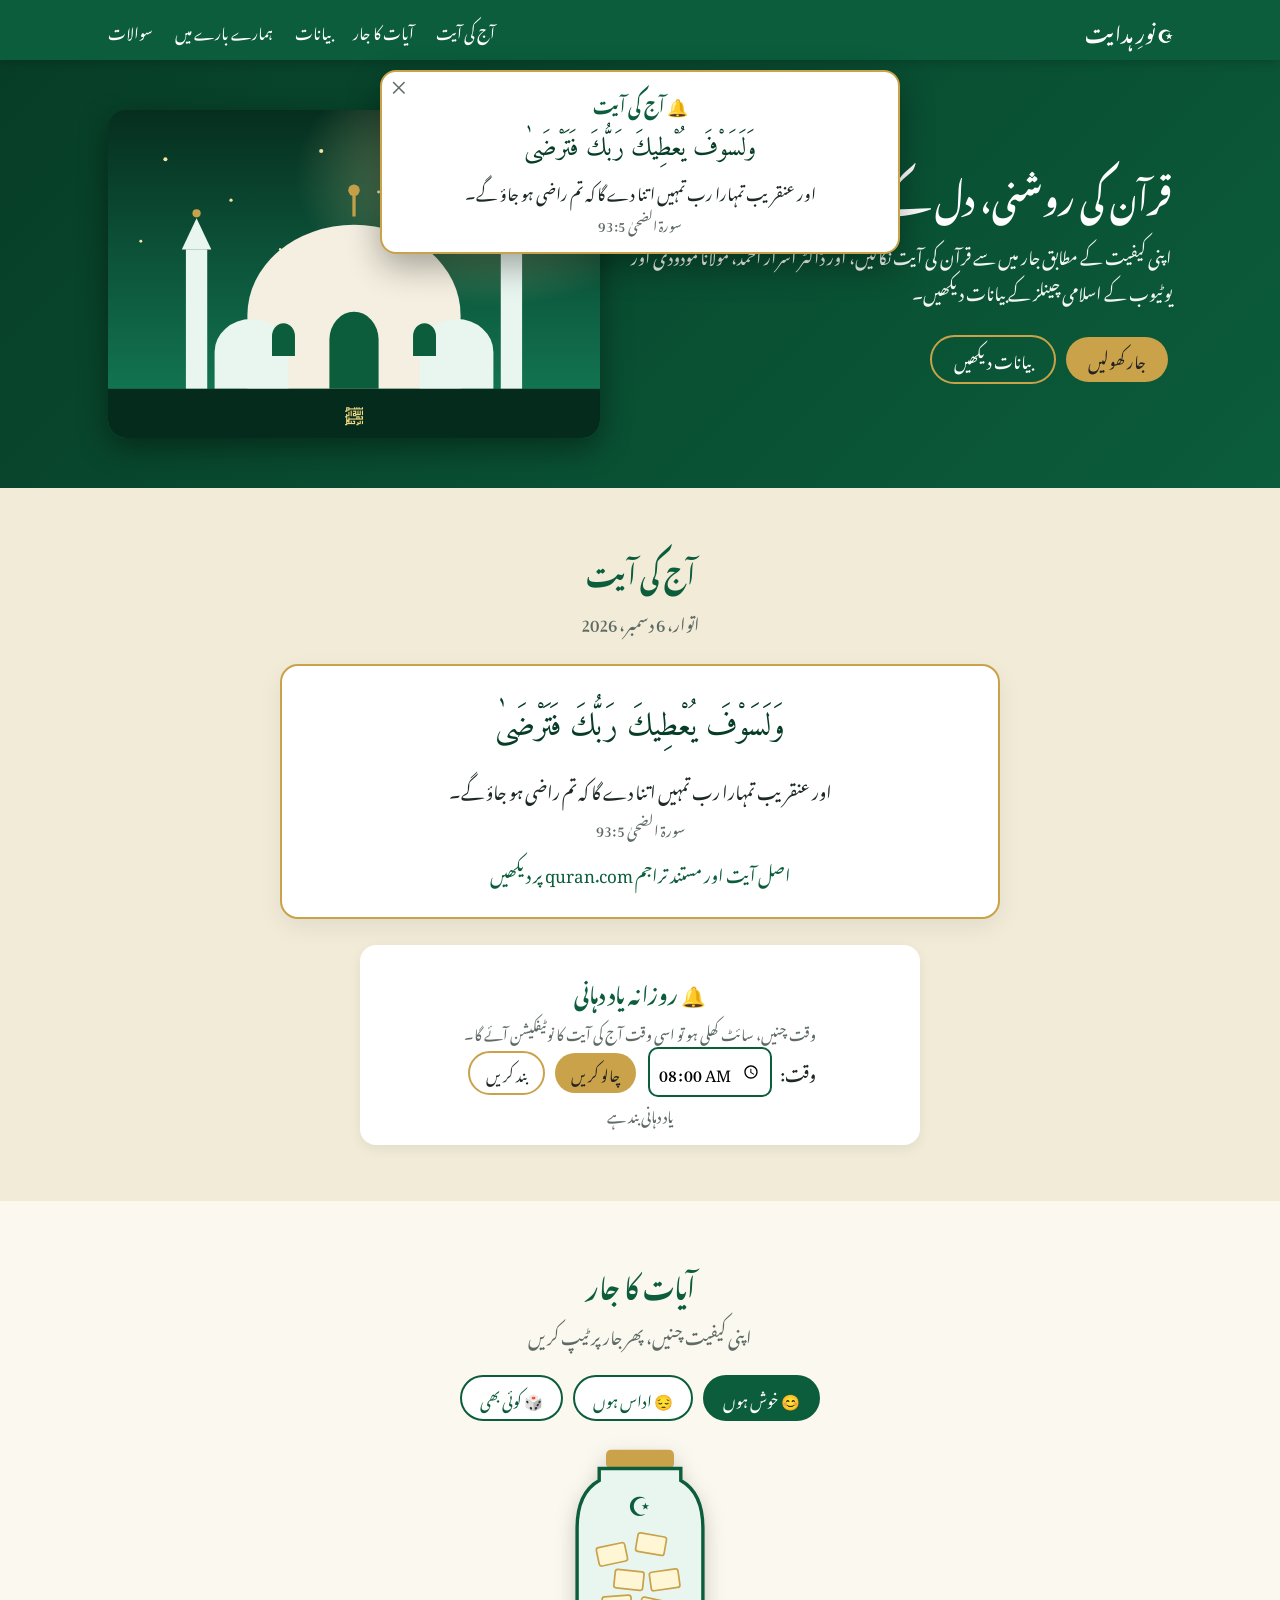
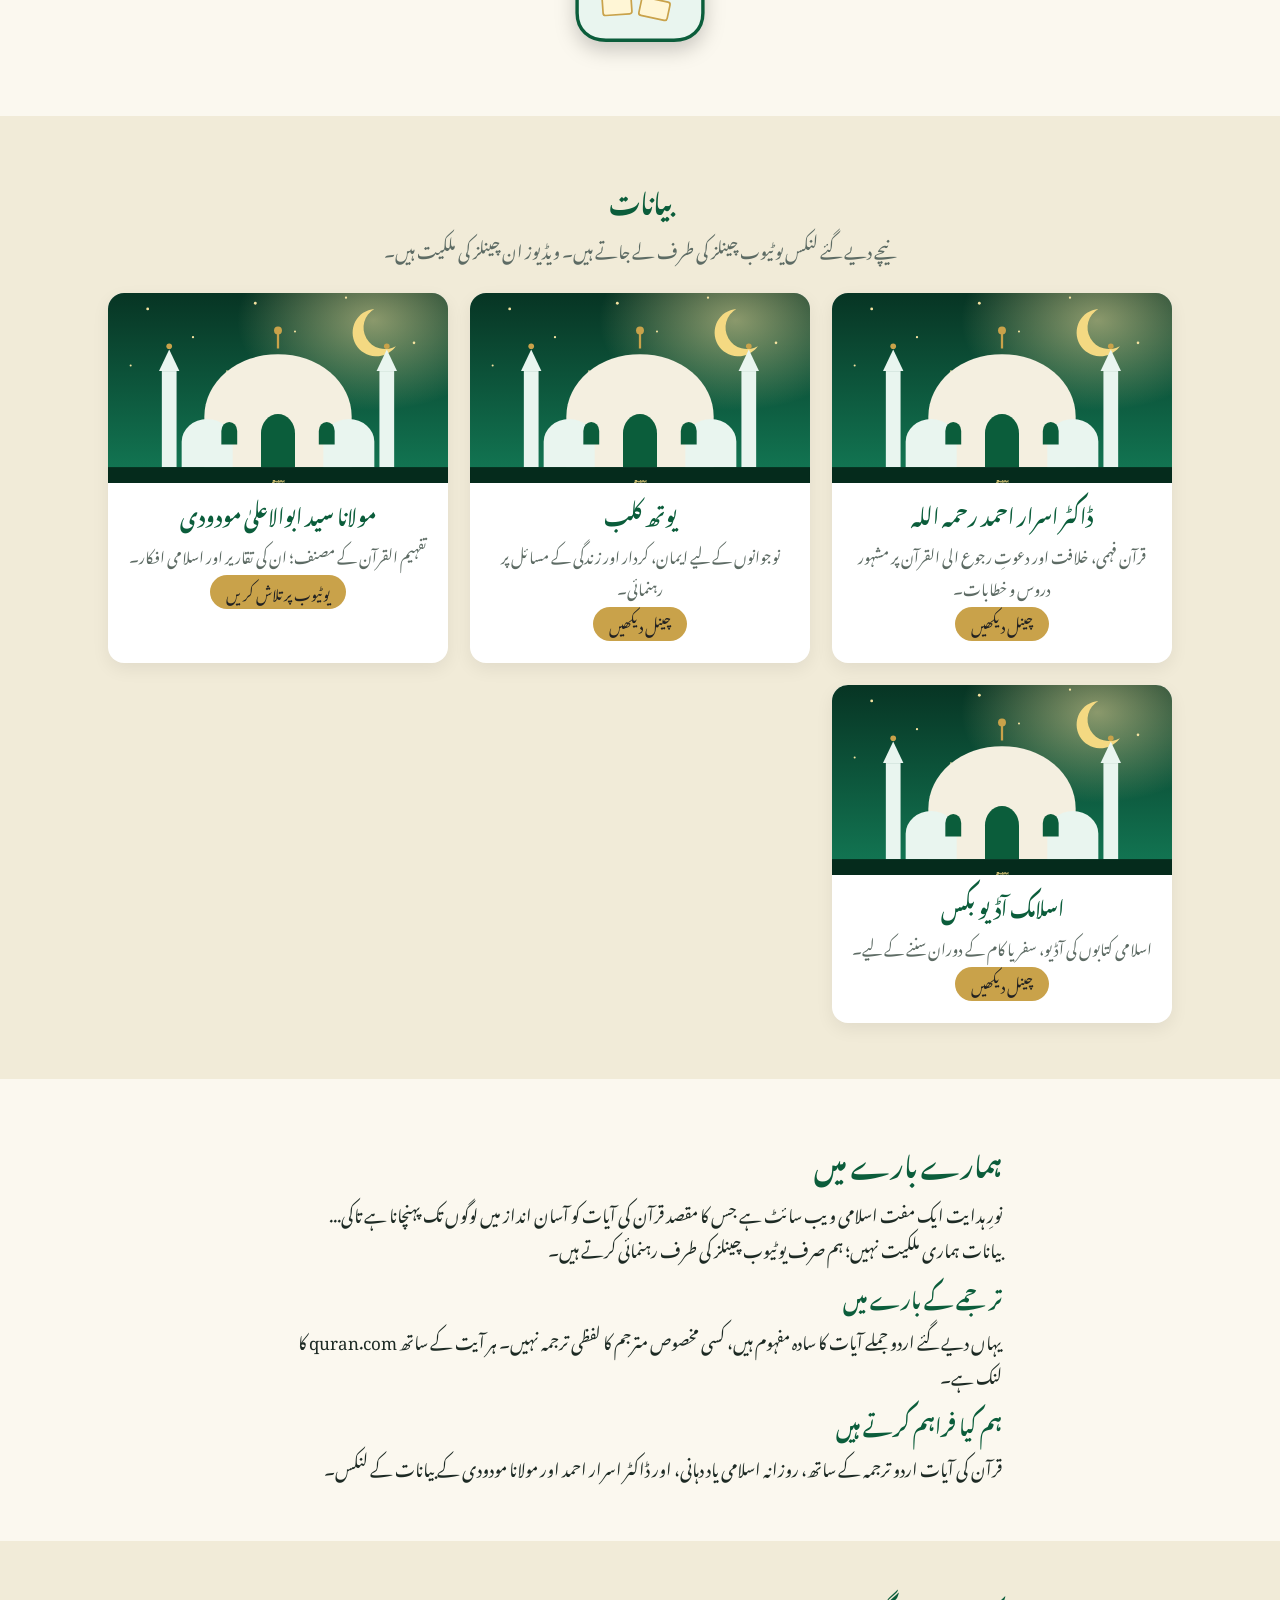
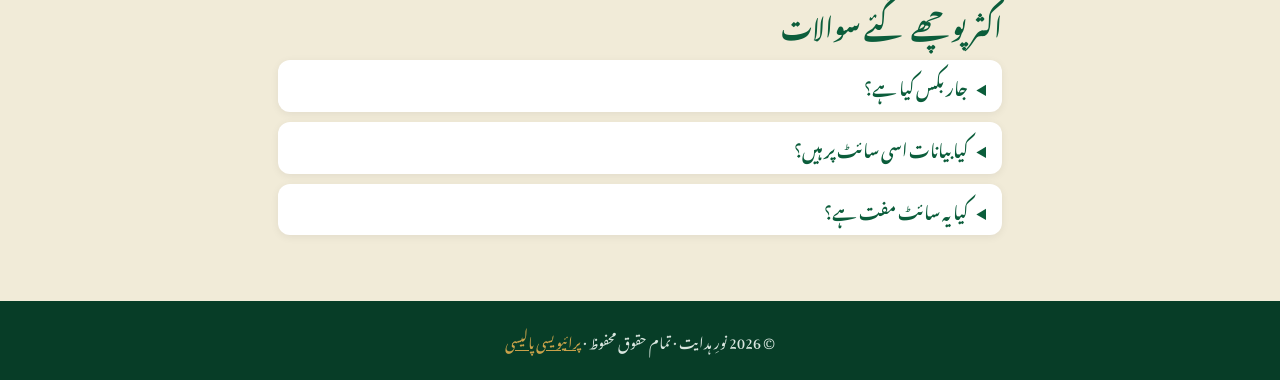
==== commit ded6950c: "Update homepage structured data to a valid WebSite/Organization/WebPage schema and keep FAQ content " ====
--- a/index.html
+++ b/index.html
@@ -6,8 +6,8 @@
 
   <!-- ===== SEO: bunyadi ===== -->
   <title>نورِ ہدایت | قرآن کی آیات اردو ترجمہ اور اسلامی بیانات</title>
-  <meta name="description" content="قرآن کی آیات اردو ترجمہ کے ساتھ: خوشی اور غم کی آیات کا جار، آج کی آیت کی یاد دہانی، اور ڈاکٹر اسرار احمد، مولانا مودودی کے بیانات کے لنکس۔">
-  <meta name="keywords" content="قرآن کی آیات, خوشی کی آیات, غم کی آیات, ڈاکٹر اسرار احمد بیان, مولانا مودودی, یوتھ کلب, اسلامی ویب سائٹ, Quran ayat, Dr Israr Ahmed bayan, Maulana Maududi, Islamic website Urdu">
+  <meta name="description" content="قرآن کی آیات اردو ترجمہ کے ساتھ: خوشی اور غم کی آیات کا جار، آج کی آیت کی یاد دہانی، اور ڈا...">
+  <meta name="keywords" content="قرآن کی آیات, خوشی کی آیات, غم کی آیات, ڈاکٹر اسرار احمد بیان, مولانا مودودی, یوتھ کلب, اسلام">
   <meta name="author" content="Zainab Fatima">
 
   <!-- Google tag (gtag.js) -->
@@ -52,22 +52,70 @@
   <script type="application/ld+json">
   {
     "@context": "https://schema.org",
-    "@type": "WebSite",
-    "name": "نورِ ہدایت",
-    "url": "https://zainabfatima89.github.io/noor-e-hidayat/",
-    "inLanguage": "ur",
-    "description": "قرآنی آیات کا جار بکس اور اسلامی بیانات"
-  }
-  </script>
-  <script type="application/ld+json">
-  {
-    "@context": "https://schema.org",
-    "@type": "FAQPage",
-    "mainEntity": [
-      {"@type": "Question", "name": "جار بکس کیا ہے؟",
-       "acceptedAnswer": {"@type": "Answer", "text": "جار بکس میں قرآن کی آیات کی پرچیاں ہیں۔ آپ اپنی کیفیت (خوش یا غمگین) چن کر ایک آیت نکال سکتے ہیں۔"}},
-      {"@type": "Question", "name": "کیا بیانات اسی سائٹ پر ہیں؟",
-       "acceptedAnswer": {"@type": "Answer", "text": "نہیں، یہ سائٹ صرف یوٹیوب چینلز کے لنکس فراہم کرتی ہے تاکہ آپ وہیں جا کر سن سکیں۔"}}
+    "@graph": [
+      {
+        "@type": "WebSite",
+        "@id": "https://zainabfatima89.github.io/noor-e-hidayat/#website",
+        "url": "https://zainabfatima89.github.io/noor-e-hidayat/",
+        "name": "نورِ ہدایت",
+        "description": "قرآن کی آیات اردو ترجمہ کے ساتھ، خوشی اور غم کی آیات، روزانہ آیت، اور اسلامی بیانات کے لنکس۔",
+        "inLanguage": "ur",
+        "publisher": {
+          "@id": "https://zainabfatima89.github.io/noor-e-hidayat/#organization"
+        },
+        "potentialAction": {
+          "@type": "SearchAction",
+          "target": {
+            "@type": "EntryPoint",
+            "urlTemplate": "https://zainabfatima89.github.io/noor-e-hidayat/?q={search_term_string}"
+          },
+          "query-input": "required name=search_term_string"
+        }
+      },
+      {
+        "@type": "Organization",
+        "@id": "https://zainabfatima89.github.io/noor-e-hidayat/#organization",
+        "name": "نورِ ہدایت",
+        "url": "https://zainabfatima89.github.io/noor-e-hidayat/",
+        "logo": {
+          "@type": "ImageObject",
+          "url": "https://zainabfatima89.github.io/noor-e-hidayat/hero.svg",
+          "width": 600,
+          "height": 400
+        }
+      },
+      {
+        "@type": "WebPage",
+        "@id": "https://zainabfatima89.github.io/noor-e-hidayat/#webpage",
+        "url": "https://zainabfatima89.github.io/noor-e-hidayat/",
+        "name": "نورِ ہدایت | قرآن کی آیات اردو ترجمہ اور اسلامی بیانات",
+        "description": "قرآن کی آیات اردو ترجمہ کے ساتھ خوشی اور غم کی آیات کا جار، روزانہ آیت، اور اسلامی بیانات کے لنکس۔",
+        "isPartOf": {
+          "@id": "https://zainabfatima89.github.io/noor-e-hidayat/#website"
+        },
+        "inLanguage": "ur"
+      },
+      {
+        "@type": "FAQPage",
+        "mainEntity": [
+          {
+            "@type": "Question",
+            "name": "جار بکس کیا ہے؟",
+            "acceptedAnswer": {
+              "@type": "Answer",
+              "text": "جار بکس میں قرآن کی آیات کی پرچیاں ہوتی ہیں جن میں آپ اپنی کیفیت کے مطابق آیت حاصل کر سکتے ہیں۔"
+            }
+          },
+          {
+            "@type": "Question",
+            "name": "کیا بیانات اسی سائٹ پر ہیں؟",
+            "acceptedAnswer": {
+              "@type": "Answer",
+              "text": "نہیں، یہ سائٹ یوٹیوب چینلز کے لنکس فراہم کرتی ہے تاکہ آپ وہیں جا کر سن سکیں۔"
+            }
+          }
+        ]
+      }
     ]
   }
   </script>
@@ -105,7 +153,7 @@
       <div class="wrap hero-grid">
         <div>
           <h1>قرآن کی روشنی، دل کے سکون کے لیے</h1>
-          <p class="lead">اپنی کیفیت کے مطابق جار میں سے قرآن کی آیت نکالیں، اور ڈاکٹر اسرار احمد، مولانا مودودی اور یوتھ کلب کے بیانات تک پہنچیں۔</p>
+          <p class="lead">اپنی کیفیت کے مطابق جار میں سے قرآن کی آیت نکالیں، اور ڈاکٹر اسرار احمد، مولانا مودودی اور یوٹیوب کے اسلامی چینلز کے بیانات دیکھیں۔</p>
           <a class="btn" href="#jar">جار کھولیں</a>
           <a class="btn ghost" href="#bayanat">بیانات دیکھیں</a>
         </div>
@@ -221,12 +269,12 @@
     <section id="about" class="section">
       <div class="wrap narrow">
         <h2>ہمارے بارے میں</h2>
-        <p>نورِ ہدایت ایک مفت اسلامی ویب سائٹ ہے جس کا مقصد قرآن کی آیات کو آسان انداز میں لوگوں تک پہنچانا ہے تاکہ ہر کیفیت میں دل کو سکون ملے۔ آیات کے ترجمے مختصر مفہوم کے طور پر دیے گئے ہیں؛ تفصیل کے لیے مستند تراجم و تفاسیر سے رجوع کریں۔</p>
+        <p>نورِ ہدایت ایک مفت اسلامی ویب سائٹ ہے جس کا مقصد قرآن کی آیات کو آسان انداز میں لوگوں تک پہنچانا ہے تاکی...</p>
         <p>بیانات ہماری ملکیت نہیں؛ ہم صرف یوٹیوب چینلز کی طرف رہنمائی کرتے ہیں۔</p>
         <h3>ترجمے کے بارے میں</h3>
-        <p>یہاں دیے گئے اردو جملے آیات کا سادہ مفہوم ہیں، کسی مخصوص مترجم کا لفظی ترجمہ نہیں۔ ہر آیت کے ساتھ quran.com کا لنک ہے جہاں اصل متن اور معتبر اردو تراجم و تفاسیر (جیسے تفہیم القرآن) دیکھے جا سکتے ہیں۔ اگر کہیں غلطی نظر آئے تو براہِ کرم مستند ترجمہ کو ترجیح دیں۔</p>
+        <p>یہاں دیے گئے اردو جملے آیات کا سادہ مفہوم ہیں، کسی مخصوص مترجم کا لفظی ترجمہ نہیں۔ ہر آیت کے ساتھ quran.com کا لنک ہے۔</p>
         <h3>ہم کیا فراہم کرتے ہیں</h3>
-        <p>قرآن کی آیات اردو ترجمہ کے ساتھ، روزانہ اسلامی یاد دہانی، اور ڈاکٹر اسرار احمد اور مولانا مودودی کے بیانات تک رسائی۔</p>
+        <p>قرآن کی آیات اردو ترجمہ کے ساتھ، روزانہ اسلامی یاد دہانی، اور ڈاکٹر اسرار احمد اور مولانا مودودی کے بیانات کے لنکس۔</p>
       </div>
     </section>
 
@@ -235,7 +283,7 @@
       <div class="wrap narrow">
         <h2>اکثر پوچھے گئے سوالات</h2>
         <details><summary>جار بکس کیا ہے؟</summary><p>جار میں قرآن کی آیات کی پرچیاں ہیں۔ کیفیت چن کر ایک آیت نکالیں۔</p></details>
-        <details><summary>کیا بیانات اسی سائٹ پر ہیں؟</summary><p>نہیں، ہم یوٹیوب چینلز کے لنکس دیتے ہیں تاکہ آپ وہیں جا کر سنیں۔</p></details>
+        <details><summary>کیا بیانات اسی سائٹ پر ہیں؟</summary><p>نہیں، ہم یوٹیوب چینلز کے لنکس دیتے ہیں تاکہ آپ وہیں جا کر سن سکیں۔</p></details>
         <details><summary>کیا یہ سائٹ مفت ہے؟</summary><p>جی ہاں، مکمل مفت۔</p></details>
       </div>
     </section>
